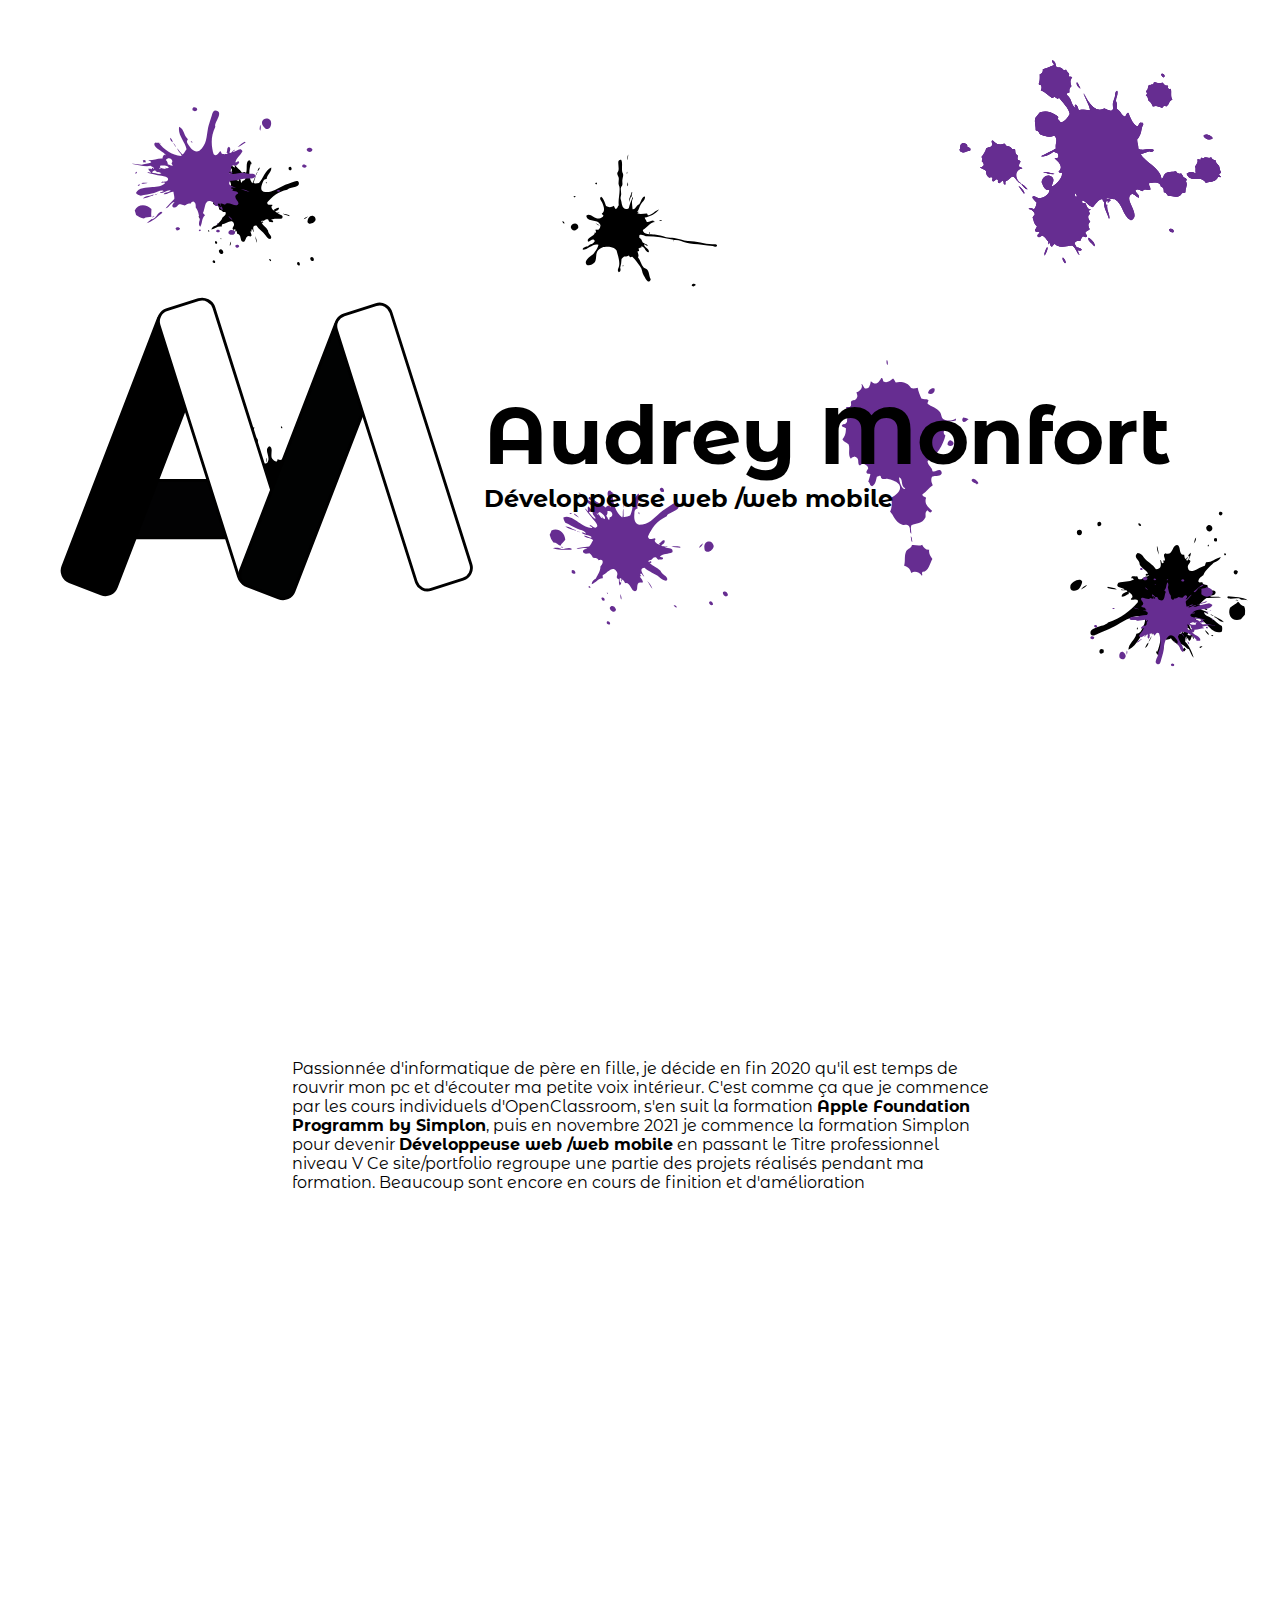
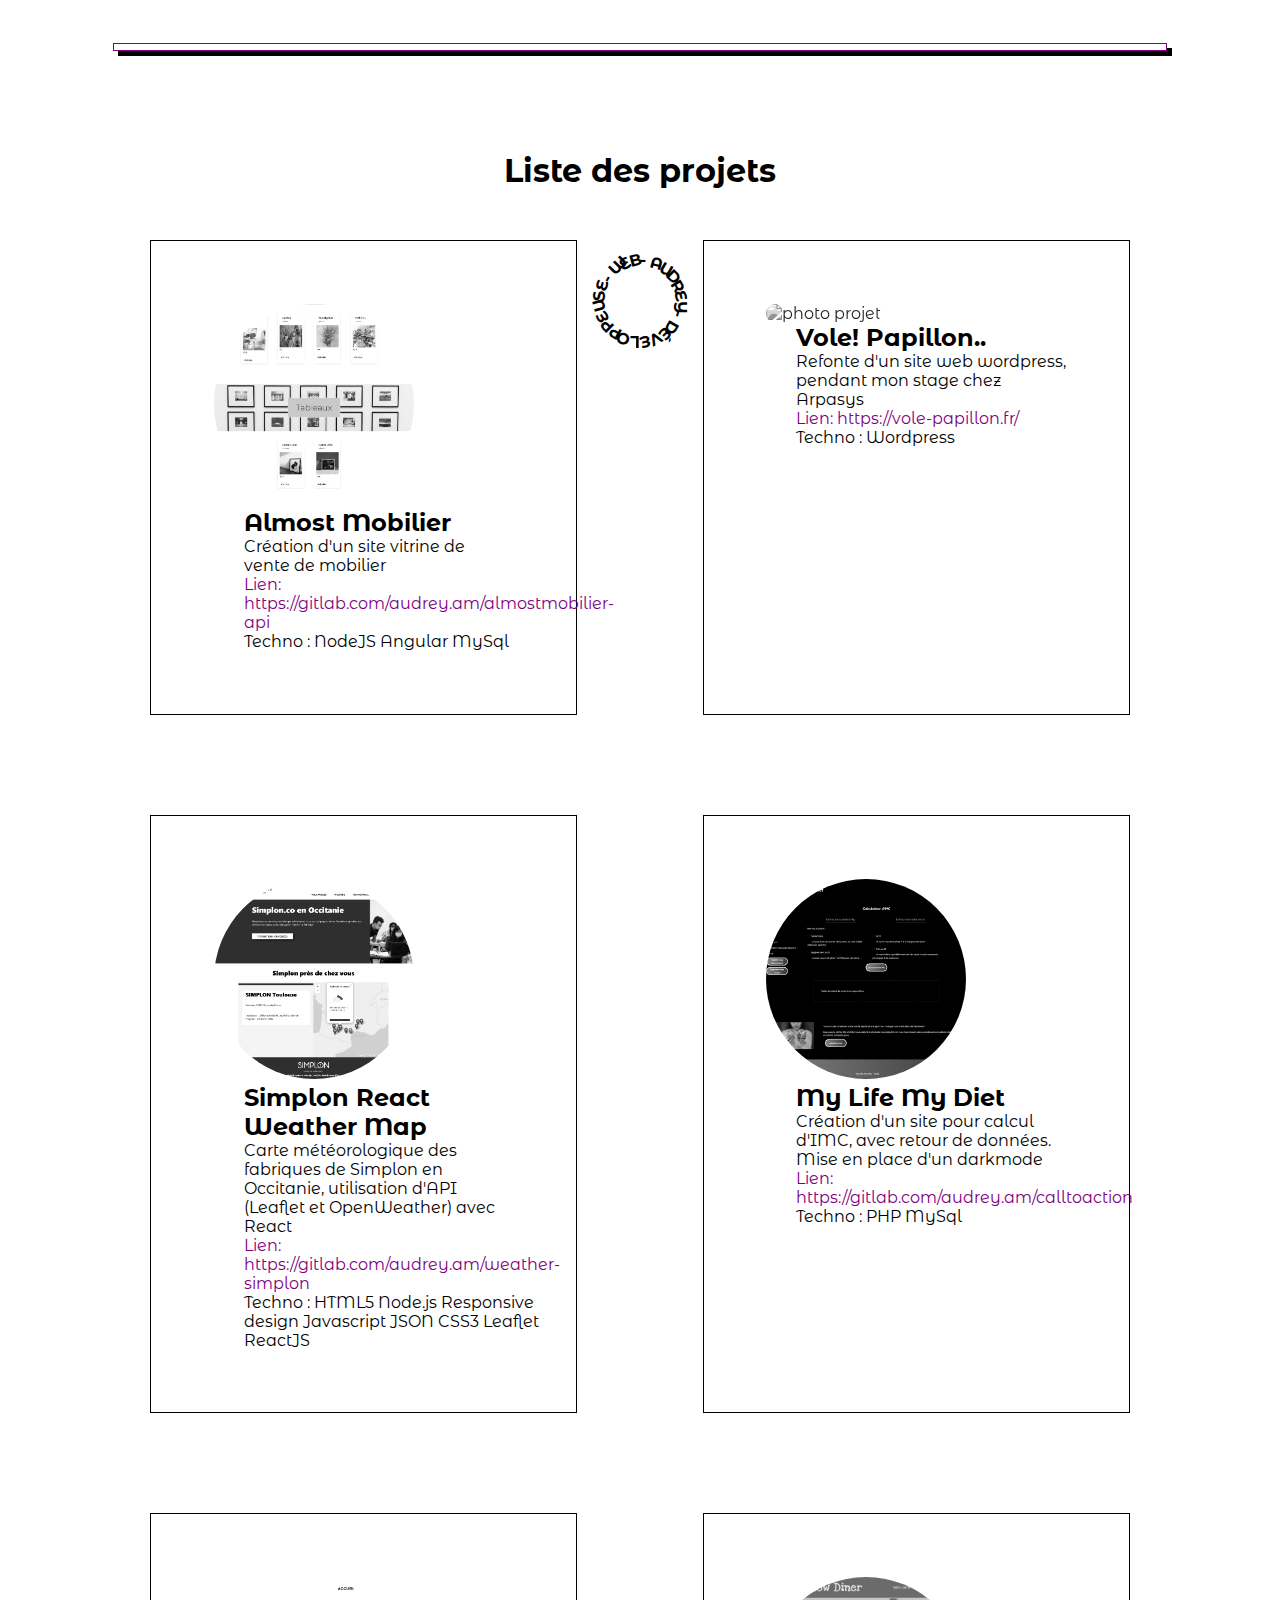
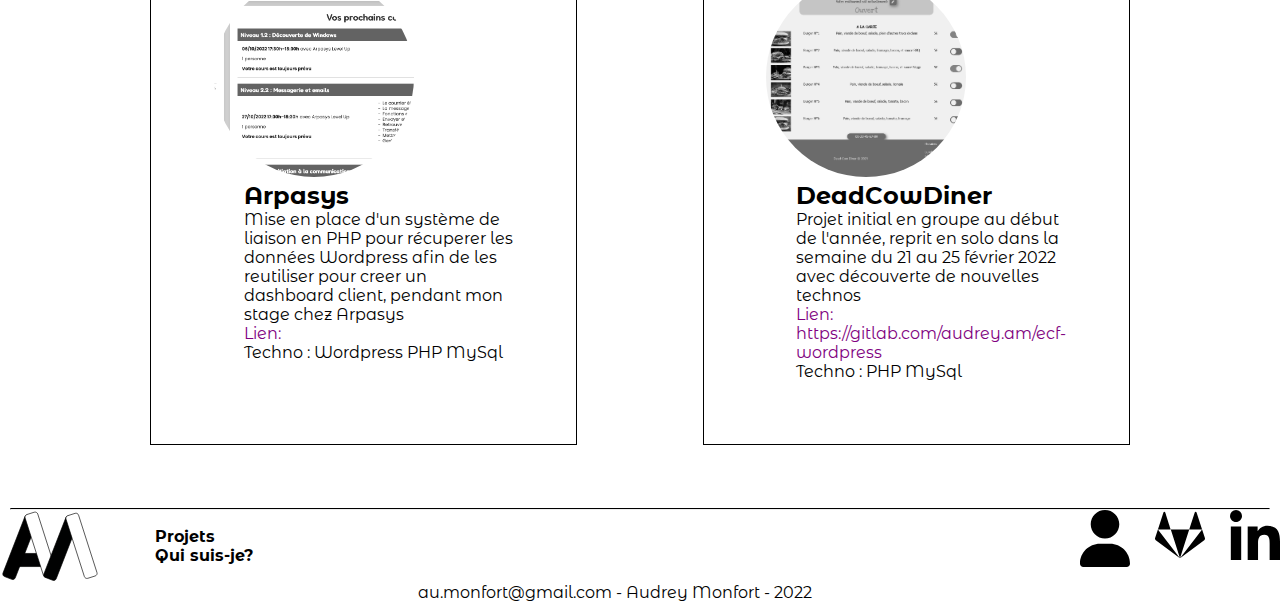
==== index.html @ 8b73f0fd "Add files via upload" ====
<!DOCTYPE html>
<html lang="fr">
  <head>
    <meta charset="UTF-8" />
    <meta http-equiv="X-UA-Compatible" content="IE=edge" />
    <meta name="viewport" content="width=device-width, initial-scale=1.0" />
    <link href="styles.css" rel="stylesheet" />
    <link rel="shortcut icon" type="image/png" href="/pictures/icons/code-solid.svg"/>
    <title>Audrey Monfort | Index</title>
  </head>
  <body>
    <section>
      <div class="miseEnPage">
    <header>
      <div class="enTete">
        <img class="logoAM" src="./pictures/logoAM.svg">
        <div class="headernom"> 
        <h1 >Audrey Monfort</h1>
          <h2>Développeuse web /web mobile</h2>
       </div> 
      </div>
    </header>
    <main>
      <div class="encart" id="encart">
        <div class="info">
         

          <div class="circle"><img class="photo" src="./pictures/IMG_9797crop.JPG" alt=""></div>
          <div class="coucou">
          <p>Passionnée d'informatique de père en fille, je décide en fin 2020 qu'il est temps de rouvrir mon pc et d'écouter ma petite voix intérieur.
            C'est comme ça que je commence par les cours individuels d'OpenClassroom, s'en suit la formation <strong>Apple Foundation Programm by Simplon</strong>, puis en novembre 2021 je commence la formation Simplon pour devenir <strong>Développeuse web /web mobile</strong> en passant le Titre professionnel niveau V
            Ce site/portfolio regroupe une partie des projets réalisés pendant ma formation. Beaucoup sont encore en cours de finition et d'amélioration</p>
</div>  
          </div>
        </div>
        <hr class="barreViolette">
        <div class="titreh2">
        <h2 id="liste-proj">Liste des projets</h2></div>
      
      <div id='projects' class="projects"> 
      </div>
    
    </main>
    
      <hr class="solid" />
    <footer>
      <div class="footerGauche">
      <img class="logo" src="./pictures/logoAM.svg">
      <nav class="footerNav">
        <ul>
          <a href="#liste-proj">
            <li>Projets</li>
          </a>
          <a href="#encart">
            <li>Qui suis-je?</li>
          </a>
        </ul>
      </nav>
    </div>
      <div class="contact" id="contact">
        <div class="icon">
          <a href="./pictures/CV-AM.png"><img src="./pictures/icons/user-solid.svg" /></a>
          <a href=""><img src="./pictures/icons/gitlab-brands.svg" /></a>
          <a href=""><img src="./pictures/icons/linkedin-in-brands.svg" /></a>
        </div></footer>
        <div class="nom">au.monfort@gmail.com - Audrey Monfort - 2022</div>
      </div>
    
    
    </div><h2 class="text">-Audrey-Développeuse-Web</h2>
  </section>
  
    <script src="js.js"></script>
  </body>
</html>
---- styles.css ----
@import url("https://fonts.googleapis.com/css2?family=Major+Mono+Display&family=Montserrat+Alternates:wght@200;400;700&display=swap");
* {
  font-family: "Montserrat Alternates", sans-serif;
  margin: 0;
}
main {
  margin: 1%;
}
hr.solid {
  border-top: 1px solid rgb(0, 0, 0);
  margin-left: 10px;
  margin-right: 10px;
}
header {
  background-image: url("./pictures/testaches\ copie.svg");
  background-attachment: fixed;
  background-size: 100%;
  background-repeat: no-repeat;
}
.essaiImg img {
  width: 200px;
  height: 200px;
  border-radius: 100px;

  object-fit: cover;
  filter: grayscale(1);
  transition: filter 0.2s ease-in-out;
}
.essaiImg img:hover {
  filter: grayscale(0);
  transition: filter 0.2s ease-in-out;
}
.projetIndiv {
  border: 1px solid black;
  padding: 5%;
  margin-left: 5%;
  margin-right: 5%;
  margin-top: 50px;
  margin-bottom: 50px;
  transition: box-shadow 200ms ease 0s, transform 200ms ease 0s;
  width: 300px;
}
.projetIndiv:hover {
  transform: translate(4px, -4px);
  box-shadow: -20px 20px 0 black;
}

.projText {
  display: flex;
  flex-direction: column;
  justify-content: space-between;
  align-items: flex-start;
  margin-left: 10%;
}
.circle {
  float: left;
  shape-outside: circle();

}
.photo {
  margin: 5%;
  width: 300px;
  border-radius: 300px;
  margin: 2px;
  filter: grayscale(1);
  transition: filter 0.2s ease-in-out;
}
.photo:hover {
  filter: grayscale(0);
  transition: filter 0.2s ease-in-out;
}
.enTete {
  display: flex;
  justify-content: flex-start;
  align-items: center;
  margin-left: 50px;
  height: 100vh;
}

header ul {
  display: flex;
}
li {
  list-style-type: none;
  padding-left: 15px;
  padding-right: 15px;
  color: black;
  font-weight: 700;
}
a {
  text-decoration: none;
  color: purple;
  justify-content: space-between;
}
li:hover {
  color: purple;
}
a:hover {
  color: black;
}
nav a,
a {
  border-bottom: #ffffff 2px solid;
}
nav a:hover {
  color: black;
  border-bottom: #24303a 2px solid;
}
.logo {
  width: 100px;
}
.icon img {
  width: 50px;
}
.encart {
  height: 70vh;
}
.info{

  display: flex;
  align-items: center;
  justify-content: center;
}
.logoAM {
  height: 20em;
}
.headernom h1 {
  font-size: 5rem;
}
.coucou {
  height: 300px;
  width: 700px;
  display: flex;

  align-items: center;
}

section {
  box-sizing: border-box;
  position: relative;
  display: flex;
  justify-content: center;
  align-items: center;
  overflow: hidden;
  min-height: 100vh;
}
section .text {
  position: absolute;
  color: rgb(0, 0, 0);
  font-size: 1em;
  user-select: none;
  pointer-events: none;
  animation: animate 7.5s linear infinite;
}
@keyframes animate {
  0% {
    transform: rotate(360deg);
  }
  100% {
    transform: rotate(0deg);
  }
}
section .text span {
  top: -50px;
  position: absolute;
  text-transform: uppercase;
  display: inline-block;
  transform-origin: 0 50px;
}
.miseEnPage {
  display: block;
  height: 100%;
  width: 100%;
}
.coucou {
  margin-top: 5%;
  margin-bottom: 5%;
}
.titreh2 {
  display: flex;
  justify-content: center;
}

.titreh2 h2 {
  font-size: 2em;
}
.barreViolette {
  color: purple;
  height: 6px;
  margin: 8%;
  border: 1px solid purple;
  box-shadow: 5px 5px 0 black;
}
.projects {
  display: flex;
  justify-content: center;
  flex-wrap: wrap;
}
footer {
  display: flex;
  justify-content: space-between;
}
.footerGauche {
  display: flex;
}
.nom {
  display: flex;
  justify-content: center;
  margin-right: 50px;
}
.footerNav {
  display: flex;
  flex-direction: column;
  justify-content: center;
}
.icon {
  display: flex;
  width: 200px;
  justify-content: space-between;
}
@media (max-width: 1028px){
  .projects{
    
    flex-wrap: nowrap;
    flex-direction: column;
  }
  .projetIndiv{
    width: 77vw;
    display: flex;
  }
  .encart{
    height: 100%
  }
}
@media (max-width: 850px){
.enTete{
  flex-direction: column;
  margin:1%;
  padding: 1%;
}
.coucou{
  width: 100%;
}
header{
  background-repeat: repeat;
}
}
@media (max-width: 718px){
  .enTete{
    display: flex;
align-items: center;
justify-content: center;
  }
  .logoAM{
display: flex;
align-items: center;
justify-content: center;
  }
  .headernom{
    display: flex;
    flex-direction: column;
    justify-content: center;
    align-items: center;
  }
  .headernom h1 {
    font-size: 3rem;
  }
  .info{
    display: flex;
    flex-direction: column;
  }
  .coucou p{
    margin-top: 0;
    padding: 5%;
  }
  .projetIndiv{
    display: flex;
    flex-direction: column;
  }
  .essaiImg{
    display: flex;
    justify-content: center;
  }
}
@media (max-width: 514px) {
  .logoAM{
    width: 100%;
  }
  footer{
    display: flex;
    flex-direction: column;
  }
  .contact{
    display: flex;
    justify-content: end;
  }
}
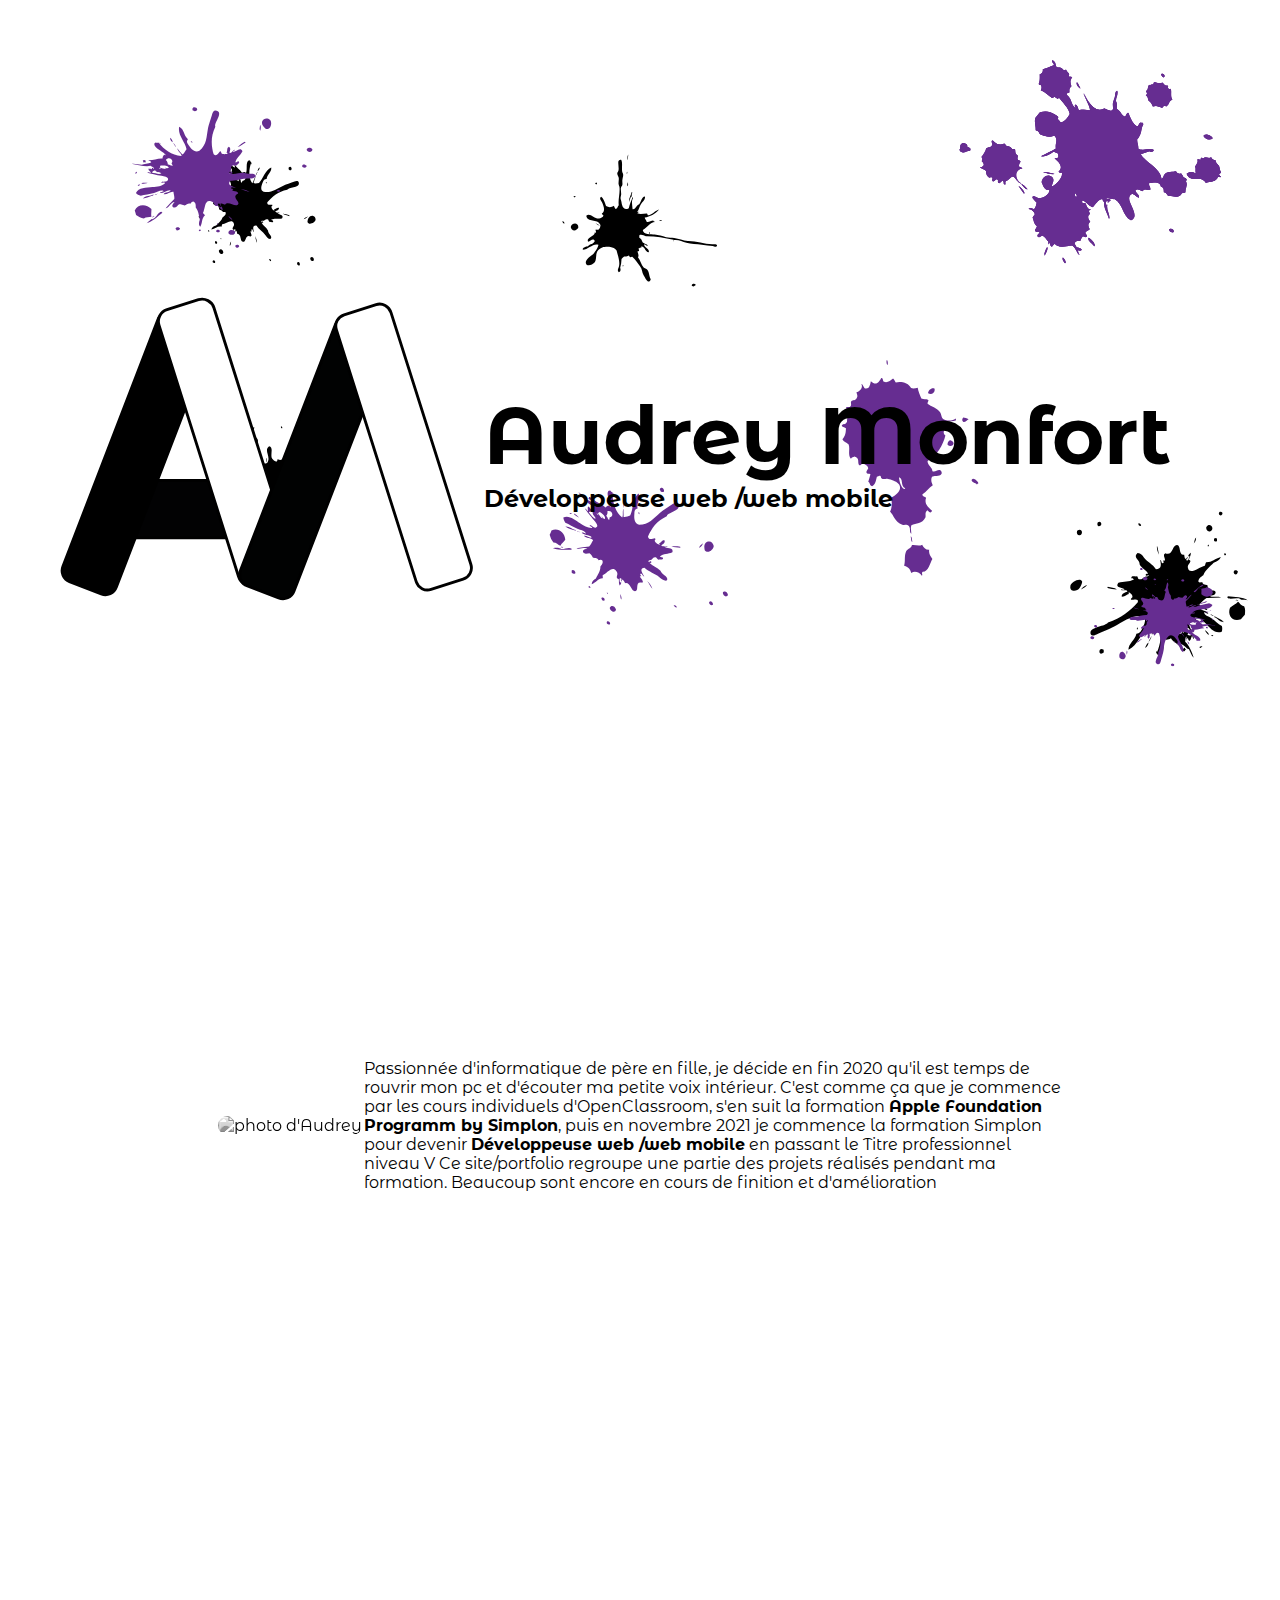
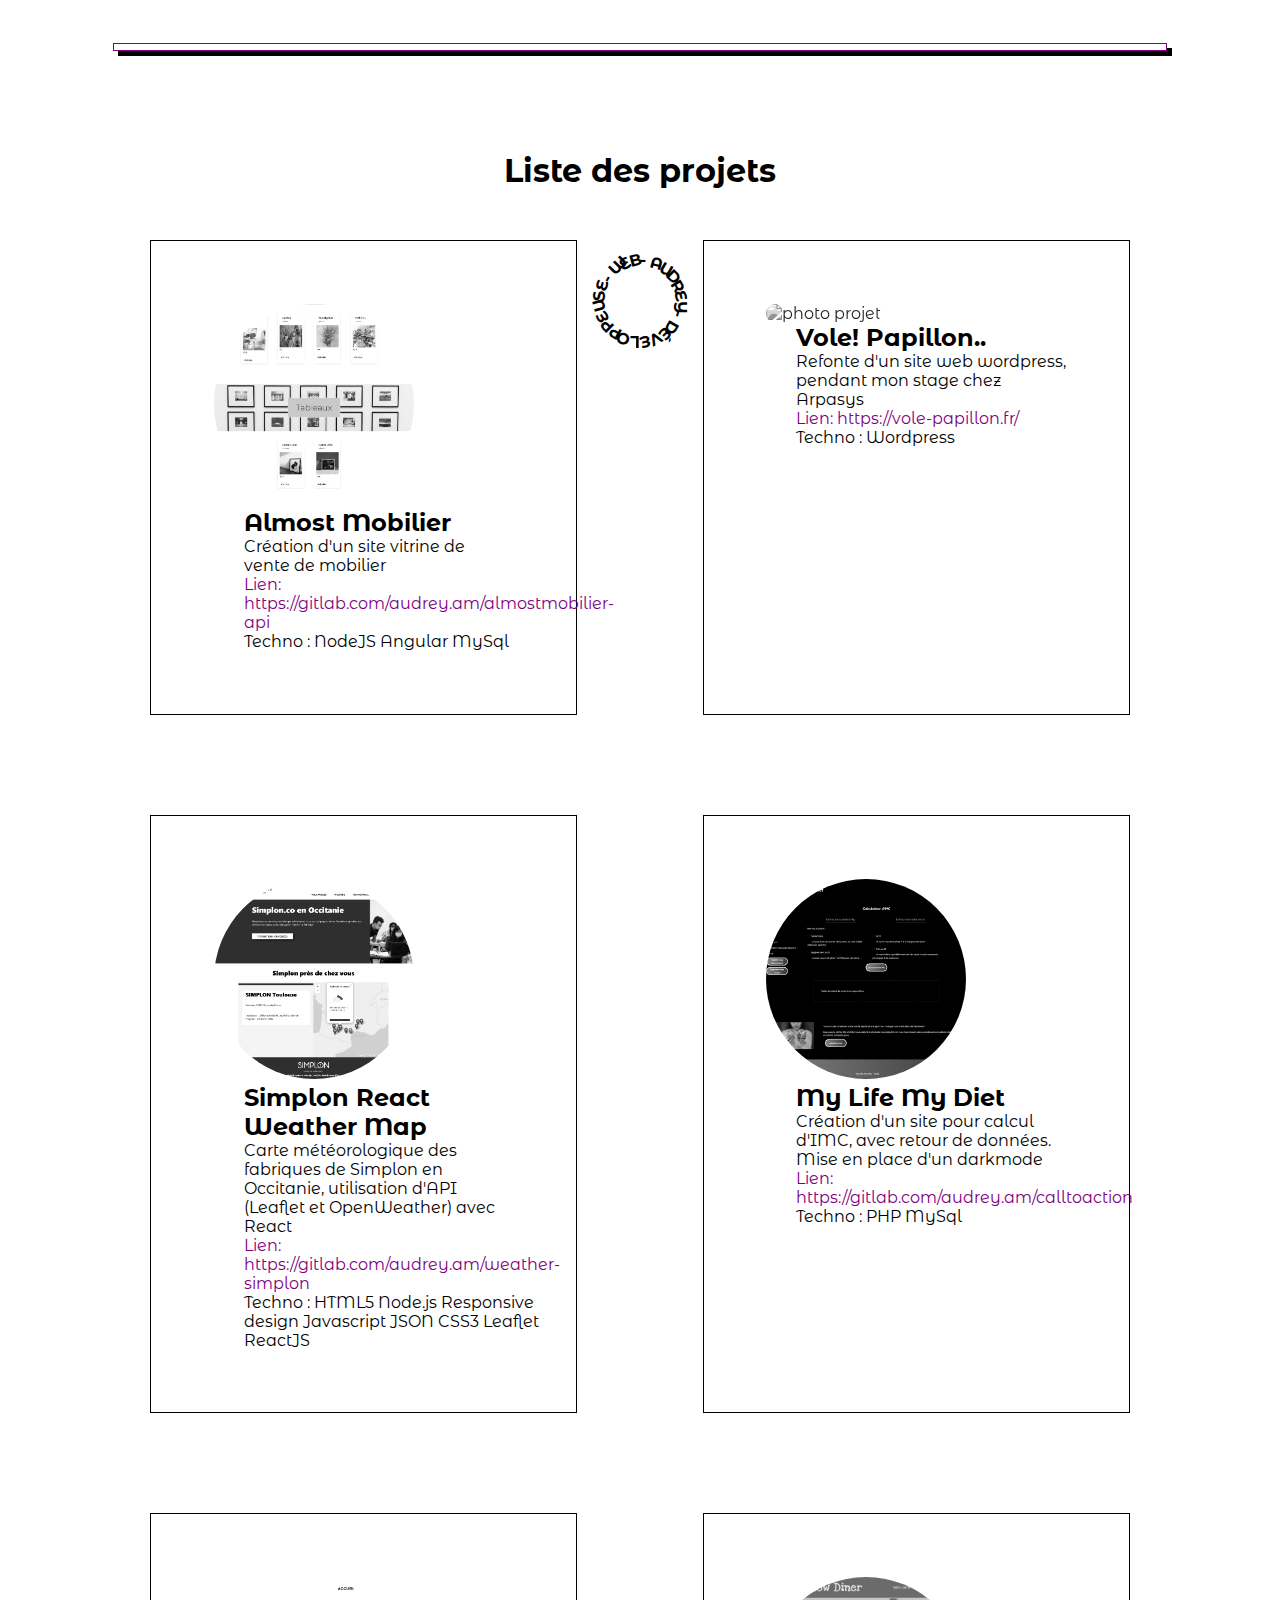
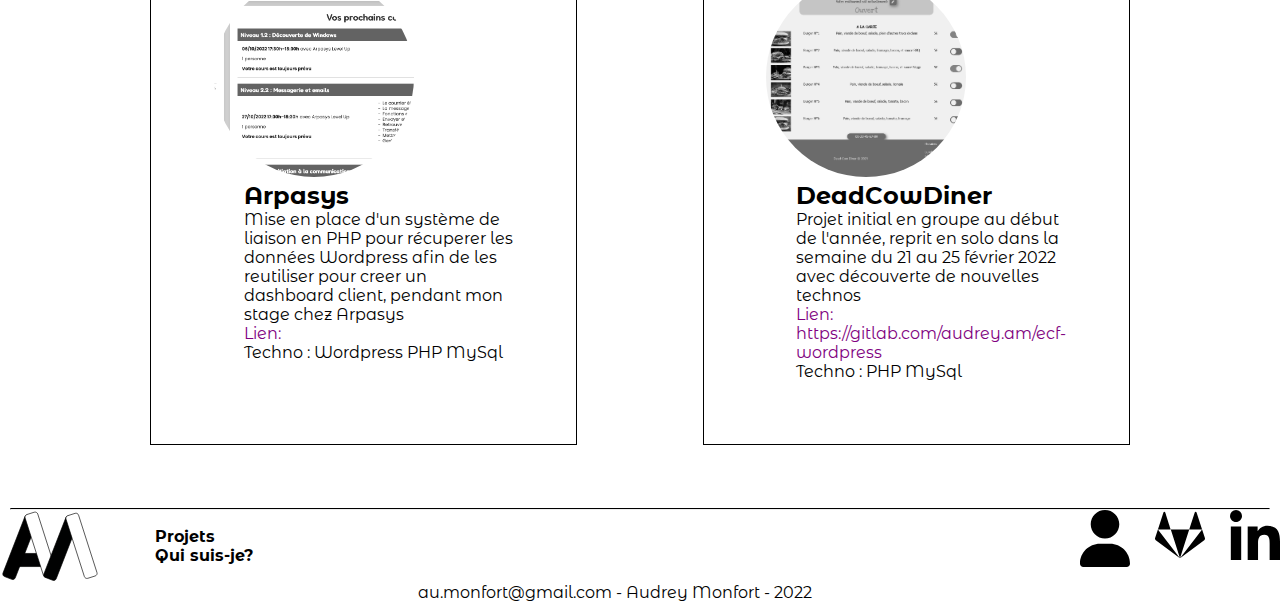
==== commit 44fc0c80: "Update index.html" ====
--- a/index.html
+++ b/index.html
@@ -4,16 +4,17 @@
     <meta charset="UTF-8" />
     <meta http-equiv="X-UA-Compatible" content="IE=edge" />
     <meta name="viewport" content="width=device-width, initial-scale=1.0" />
+    <meta name="description" content="Portfolio d'Audrey Monfort, développeuse web / web mobile sur Narbonne et alentour">
     <link href="styles.css" rel="stylesheet" />
     <link rel="shortcut icon" type="image/png" href="/pictures/icons/code-solid.svg"/>
-    <title>Audrey Monfort | Index</title>
+    <title>Audrey Monfort</title>
   </head>
   <body>
     <section>
       <div class="miseEnPage">
     <header>
       <div class="enTete">
-        <img class="logoAM" src="./pictures/logoAM.svg">
+        <img class="logoAM" src="./pictures/logoAM.svg" alt="logo AM">
         <div class="headernom"> 
         <h1 >Audrey Monfort</h1>
           <h2>Développeuse web /web mobile</h2>
@@ -25,7 +26,7 @@
         <div class="info">
          
 
-          <div class="circle"><img class="photo" src="./pictures/IMG_9797crop.JPG" alt=""></div>
+          <div class="circle"><img class="photo" src="./pictures/IMG_9797crop.JPG" alt="photo d'Audrey"></div>
           <div class="coucou">
           <p>Passionnée d'informatique de père en fille, je décide en fin 2020 qu'il est temps de rouvrir mon pc et d'écouter ma petite voix intérieur.
             C'est comme ça que je commence par les cours individuels d'OpenClassroom, s'en suit la formation <strong>Apple Foundation Programm by Simplon</strong>, puis en novembre 2021 je commence la formation Simplon pour devenir <strong>Développeuse web /web mobile</strong> en passant le Titre professionnel niveau V
@@ -45,7 +46,7 @@
       <hr class="solid" />
     <footer>
       <div class="footerGauche">
-      <img class="logo" src="./pictures/logoAM.svg">
+      <img class="logo" src="./pictures/logoAM.svg" alt="logo AM">
       <nav class="footerNav">
         <ul>
           <a href="#liste-proj">
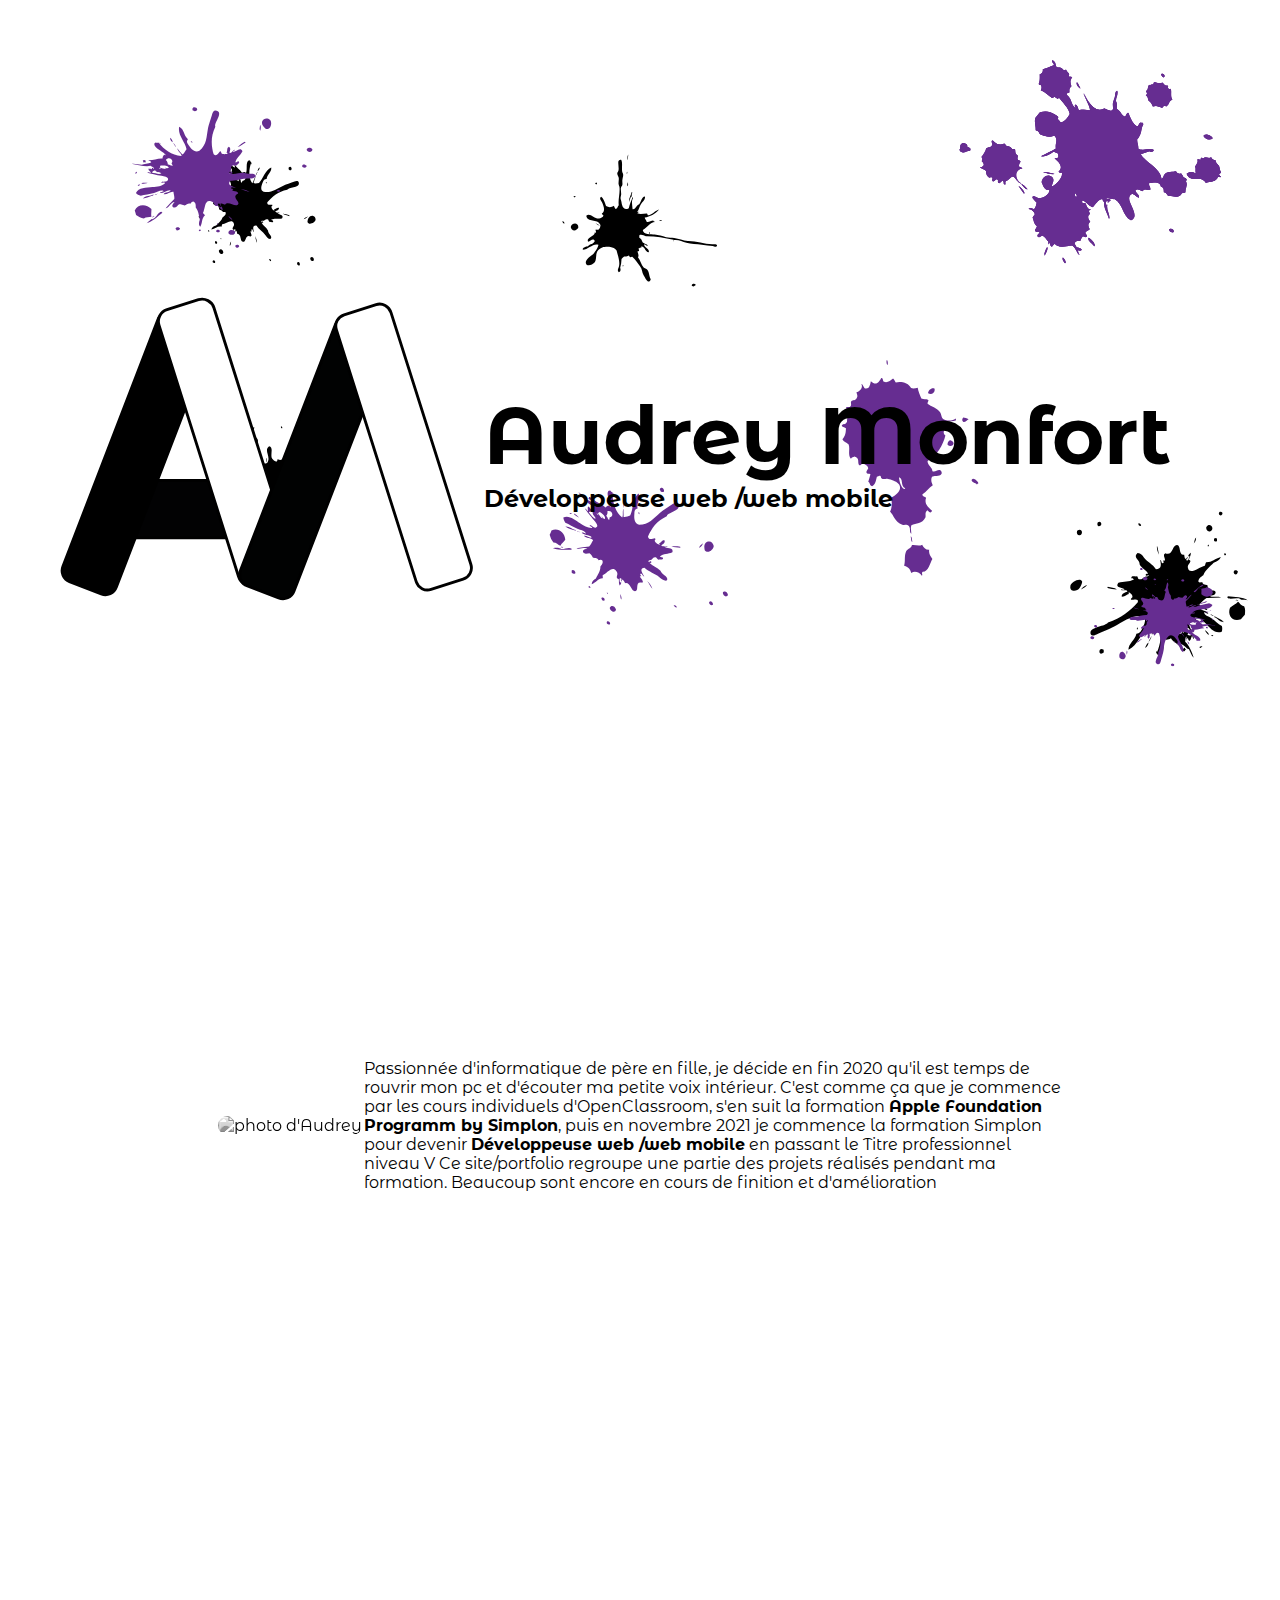
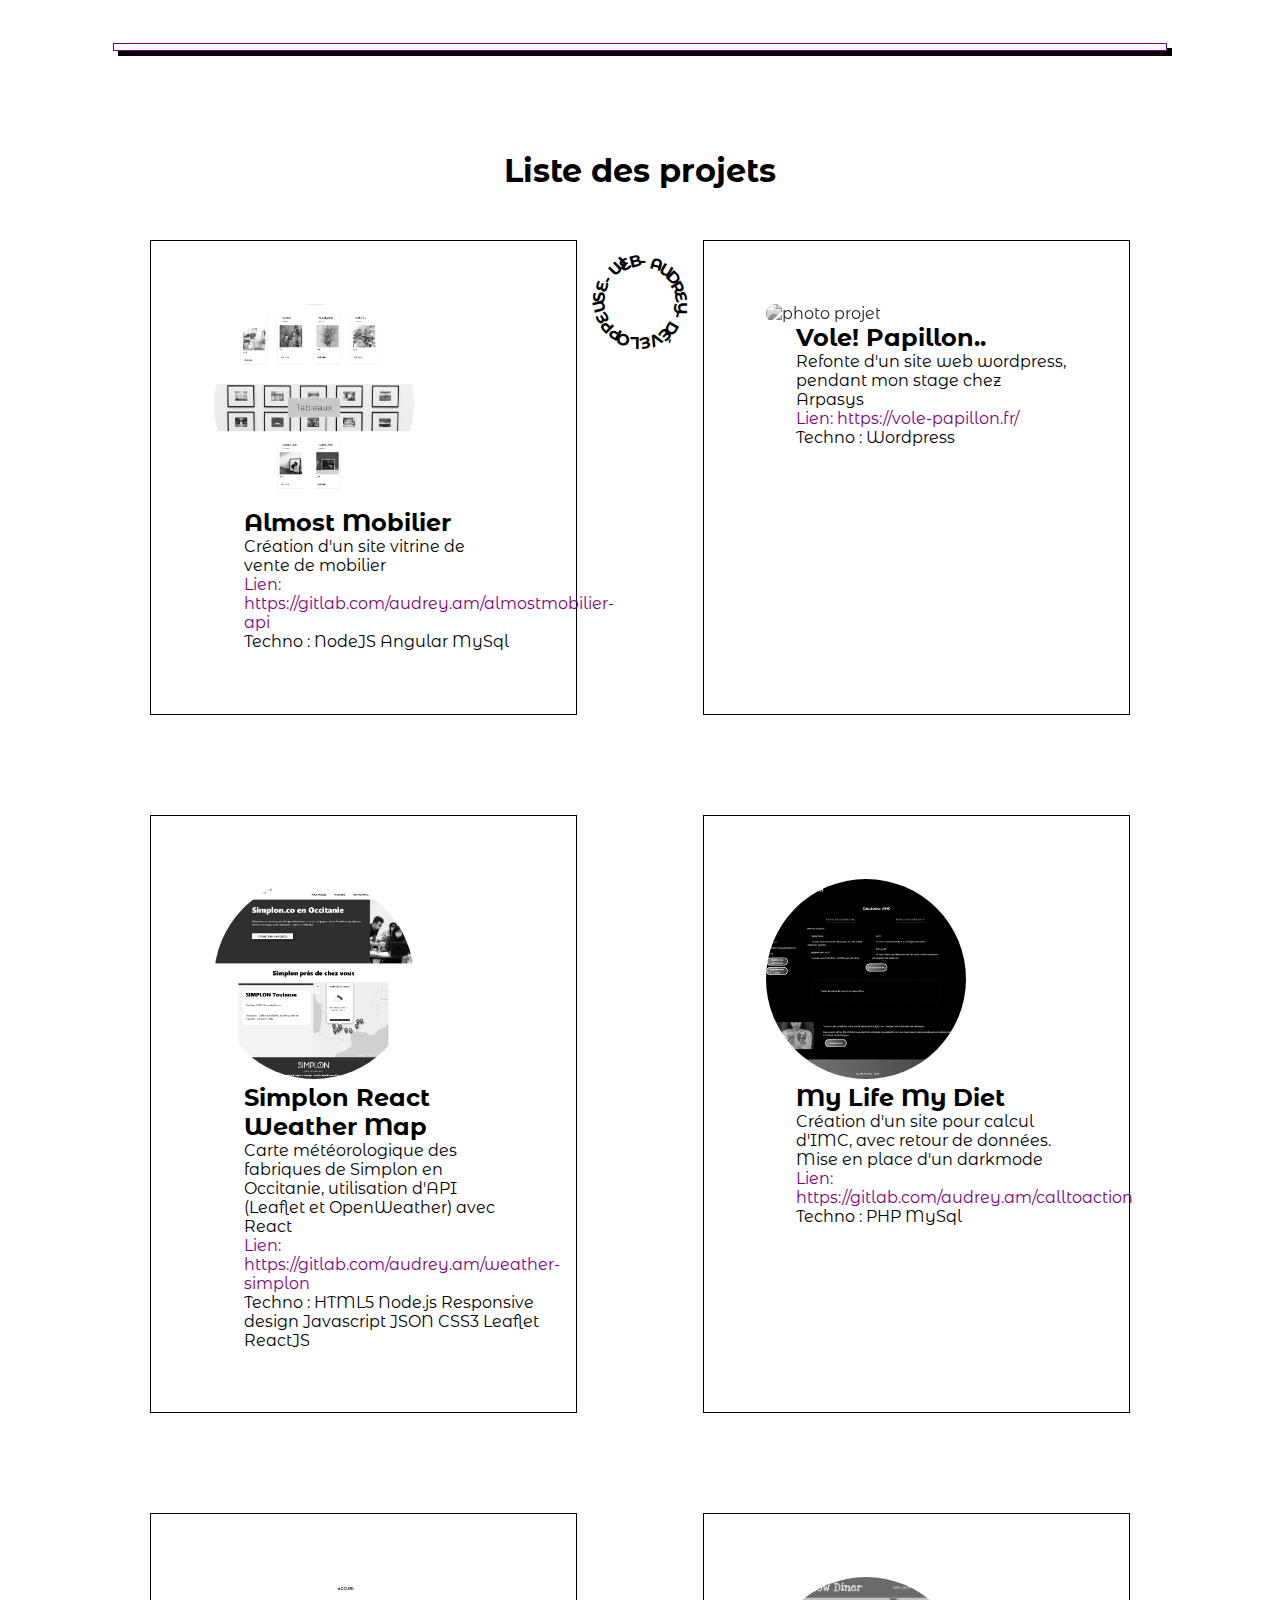
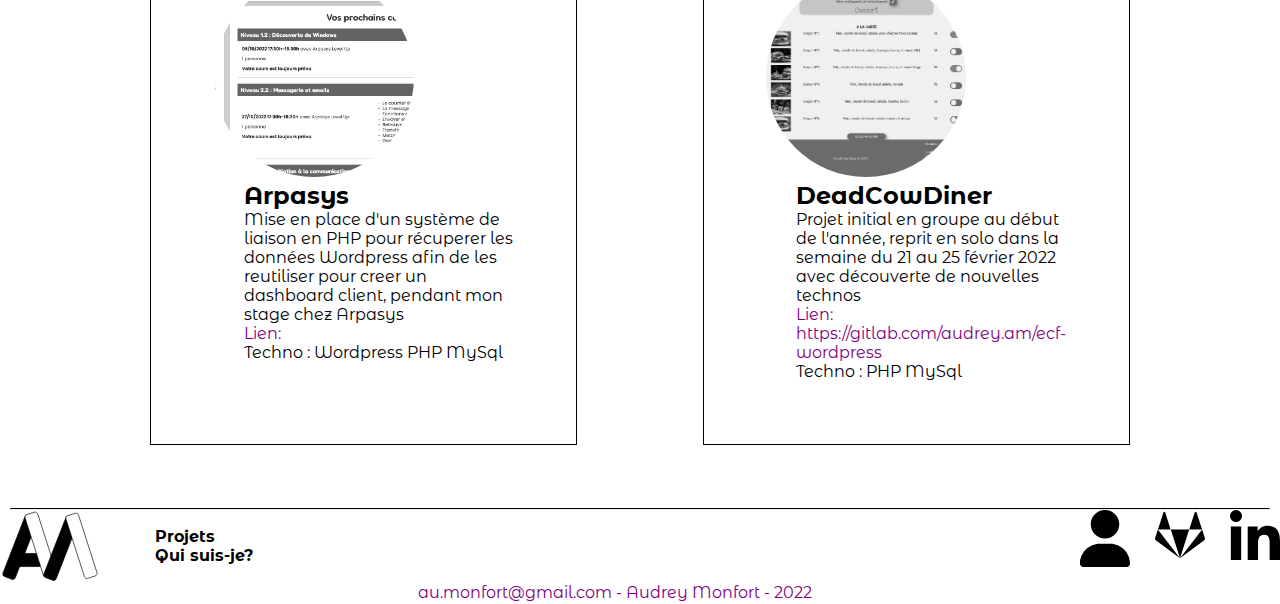
==== commit 8d680f5f: "Update index.html" ====
--- a/index.html
+++ b/index.html
@@ -5,9 +5,15 @@
     <meta http-equiv="X-UA-Compatible" content="IE=edge" />
     <meta name="viewport" content="width=device-width, initial-scale=1.0" />
     <meta name="description" content="Portfolio d'Audrey Monfort, développeuse web / web mobile sur Narbonne et alentour">
+    <meta http-equiv="X-UA-Compatible" content="IE=Edge,chrome=1">
+    <meta property="og:url" content="https://dreygda.github.io/">
+    <meta property="og:title" content="Audrey Monfort | Développeuse web">
+    <meta property="og:type" content="website">
+    <meta property="og:description" content="Portfolio d'Audrey Monfort, développeuse web / web mobile sur Narbonne et alentour">
+
     <link href="styles.css" rel="stylesheet" />
     <link rel="shortcut icon" type="image/png" href="/pictures/icons/code-solid.svg"/>
-    <title>Audrey Monfort</title>
+    <title>Audrey Monfort | Développeuse web</title>
   </head>
   <body>
     <section>
@@ -64,7 +70,7 @@
           <a href=""><img src="./pictures/icons/gitlab-brands.svg" /></a>
           <a href=""><img src="./pictures/icons/linkedin-in-brands.svg" /></a>
         </div></footer>
-        <div class="nom">au.monfort@gmail.com - Audrey Monfort - 2022</div>
+        <div class="nom"><a href ="mailto:au.monfort@gmail.com">au.monfort@gmail.com - Audrey Monfort - 2022</a></div>
       </div>
     
     
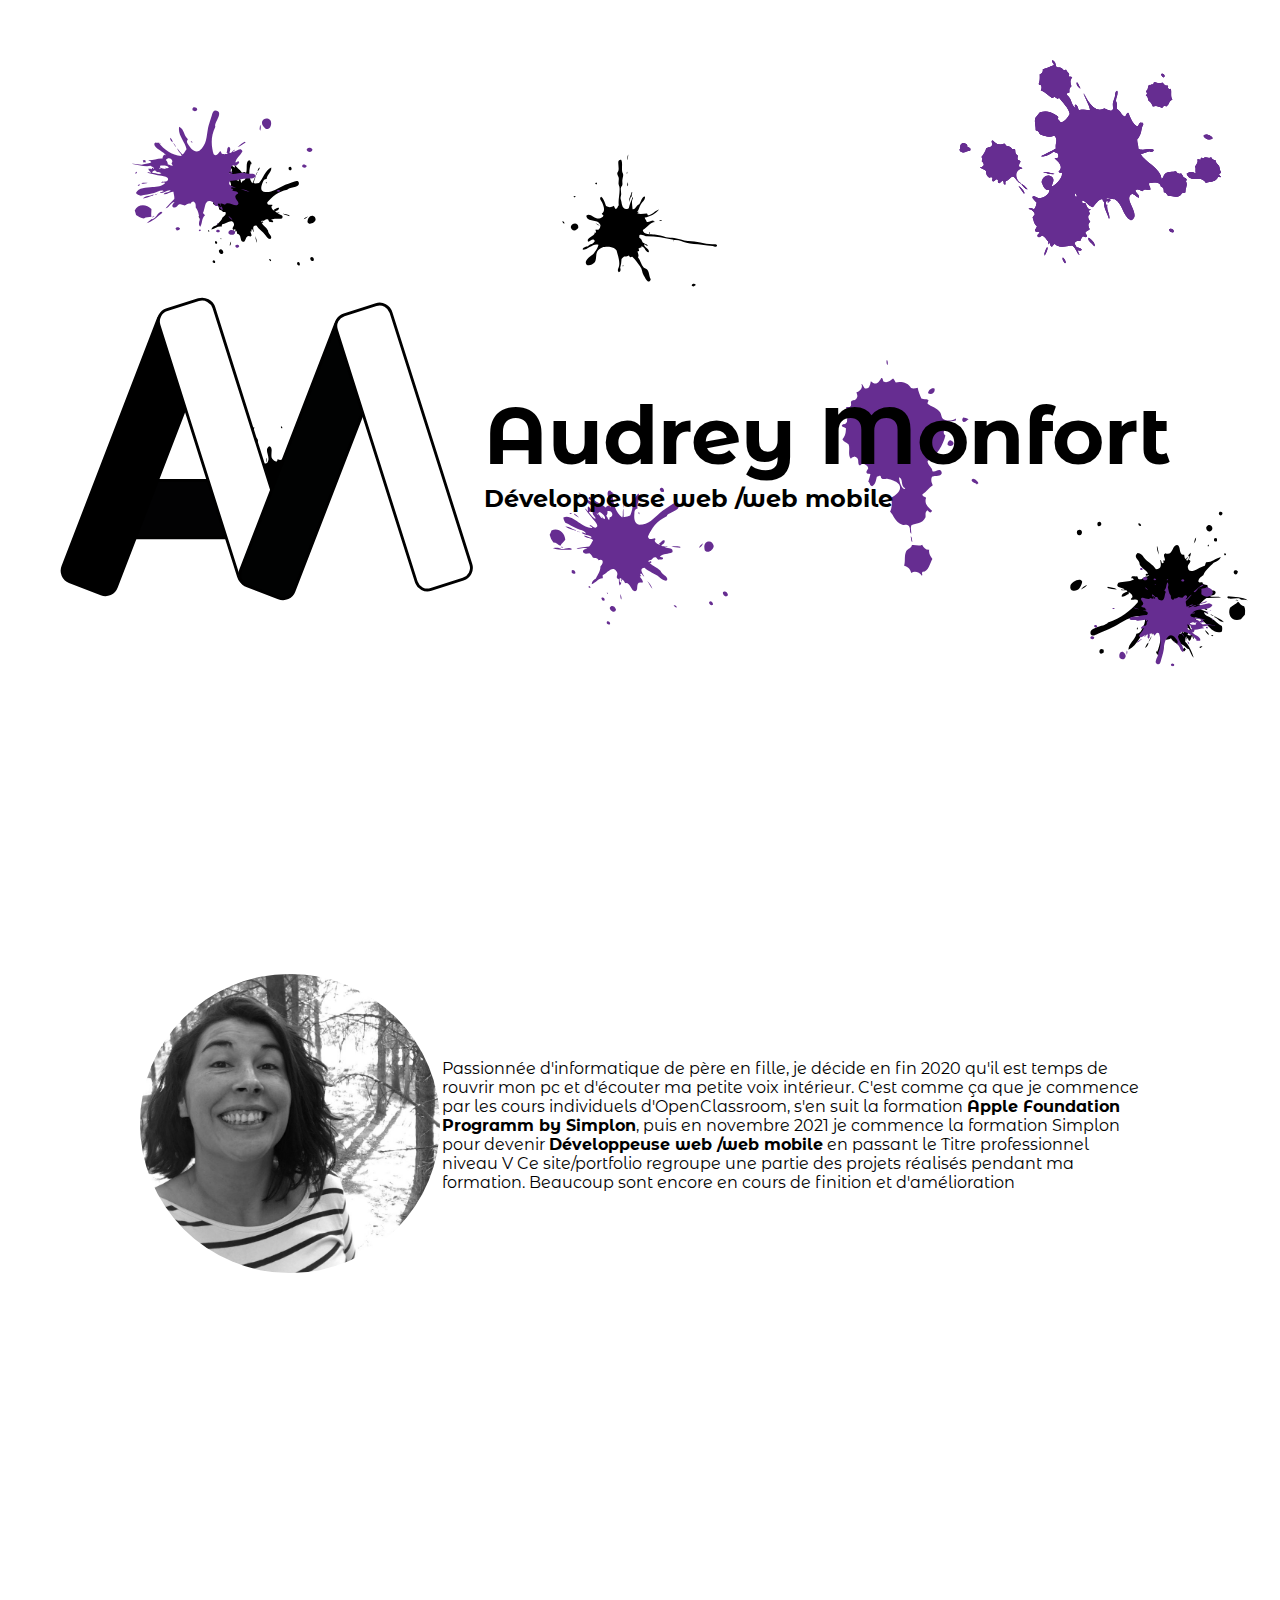
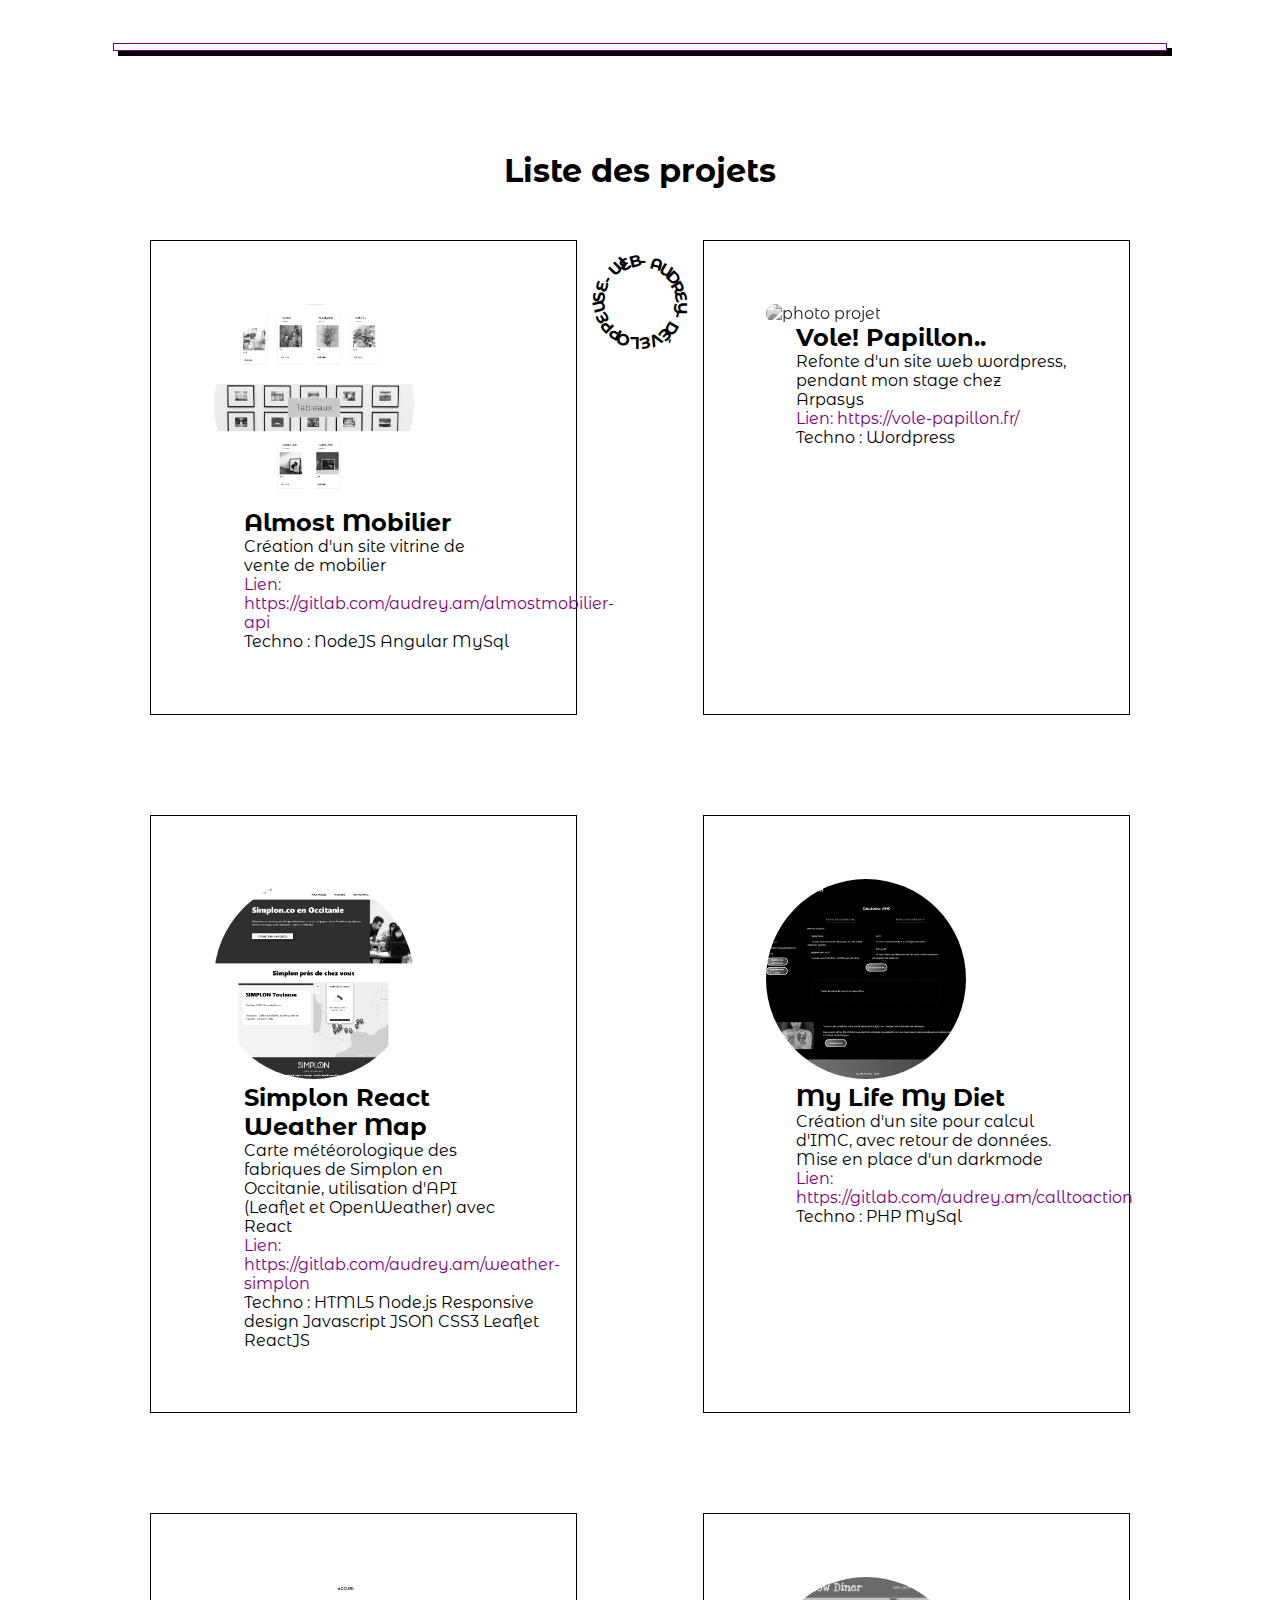
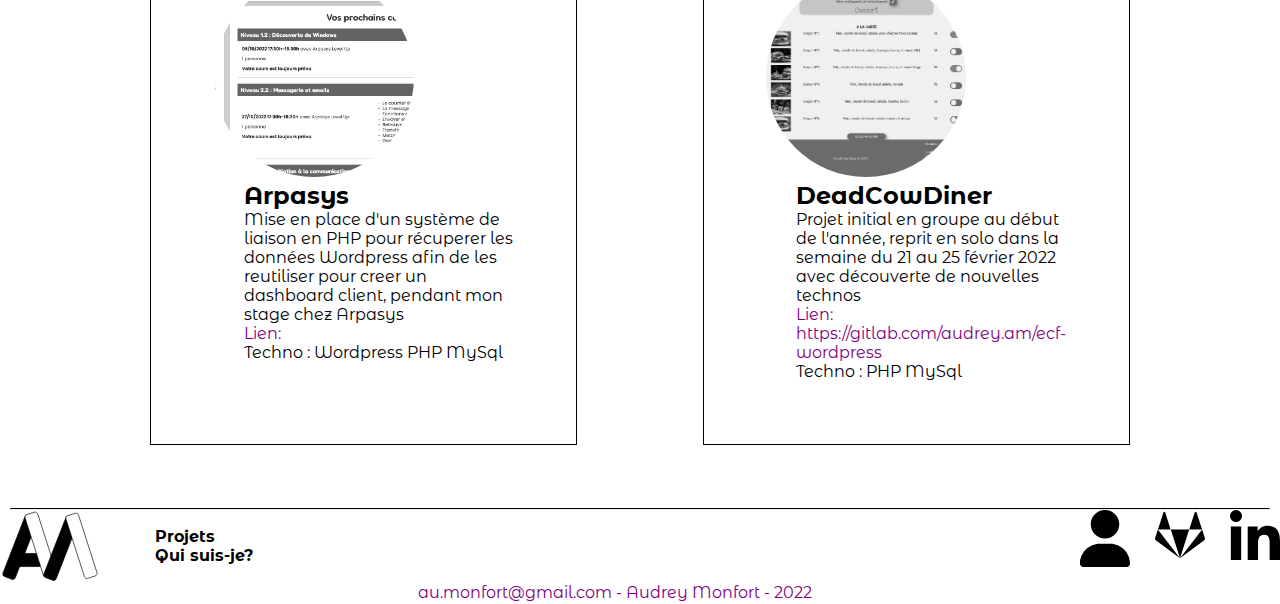
==== commit 186fefc2: "Update index.html" ====
--- a/index.html
+++ b/index.html
@@ -32,7 +32,7 @@
         <div class="info">
          
 
-          <div class="circle"><img class="photo" src="./pictures/IMG_9797crop.JPG" alt="photo d'Audrey"></div>
+          <div class="circle"><img class="photo" src="./pictures/IMG_9797crop.jpg" alt="photo d'Audrey"></div>
           <div class="coucou">
           <p>Passionnée d'informatique de père en fille, je décide en fin 2020 qu'il est temps de rouvrir mon pc et d'écouter ma petite voix intérieur.
             C'est comme ça que je commence par les cours individuels d'OpenClassroom, s'en suit la formation <strong>Apple Foundation Programm by Simplon</strong>, puis en novembre 2021 je commence la formation Simplon pour devenir <strong>Développeuse web /web mobile</strong> en passant le Titre professionnel niveau V
